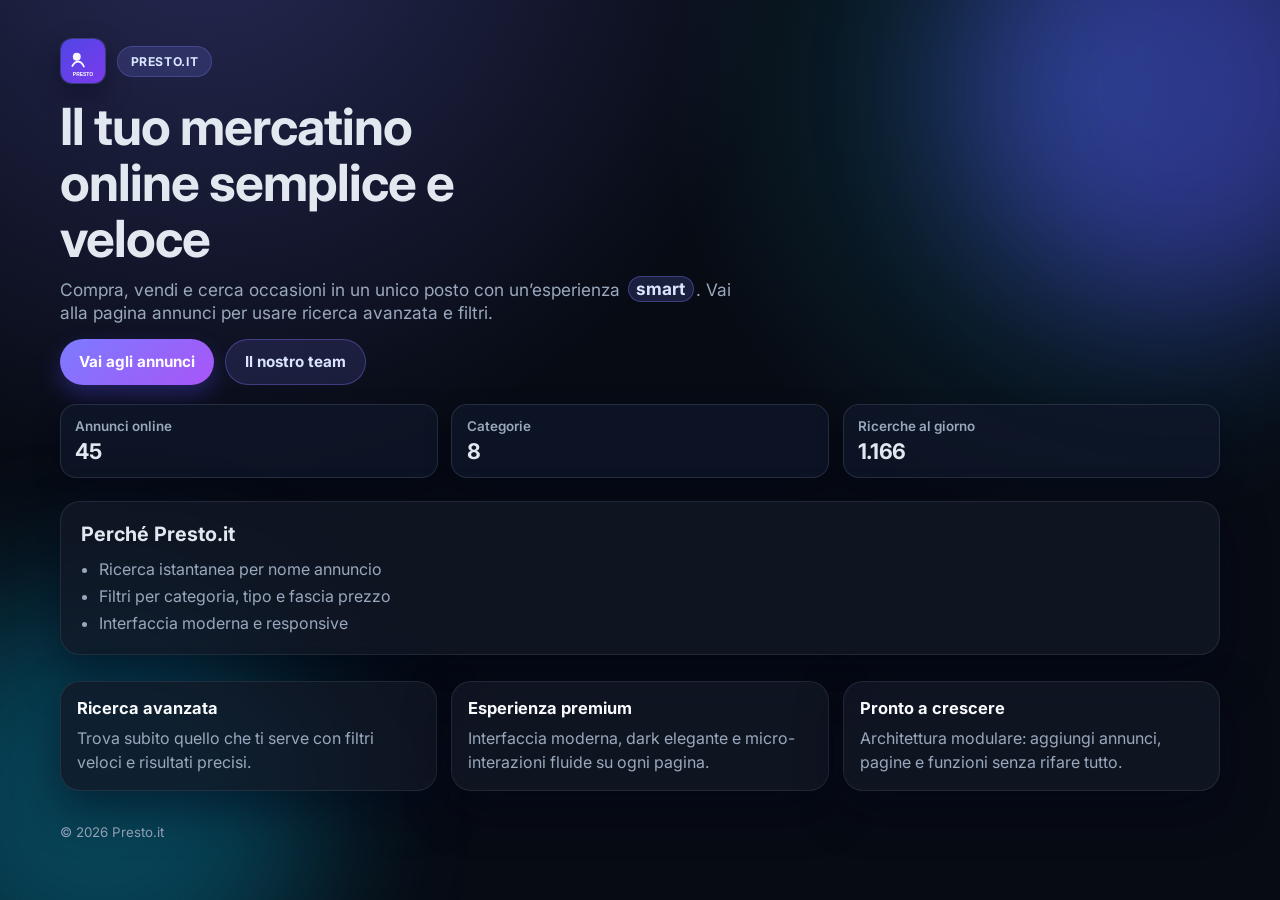
==== index.html @ ed04b476 "first commit" ====
<!DOCTYPE html>
<html lang="it">
  <head>
    <meta charset="UTF-8" />
    <meta name="viewport" content="width=device-width, initial-scale=1.0" />
    <title>Presto.it - Home</title>
    <link rel="preconnect" href="https://fonts.googleapis.com" />
    <link rel="preconnect" href="https://fonts.gstatic.com" crossorigin />
    <link
      href="https://fonts.googleapis.com/css2?family=Inter:wght@400;500;600;700;800&display=swap"
      rel="stylesheet"
    />
    <link rel="stylesheet" href="style.css" />
  </head>
  <body class="page-home dark-theme">
    <div class="bg-blur bg-blur-top"></div>
    <div class="bg-blur bg-blur-bottom"></div>

    <header class="hero container">
      <div class="hero-layout reveal is-visible">
        <div class="hero-copy">
          <div class="brand-row">
            <img
              class="brand-logo"
              src="media/logo.svg"
              alt="Logo Presto.it"
              onerror="this.src='media/logo.svg'"
            />
            <p class="badge">Presto.it</p>
          </div>
          <h1>Il tuo mercatino online semplice e veloce</h1>
          <p class="subtitle">
            Compra, vendi e cerca occasioni in un unico posto con un’esperienza
            <span id="rotatingWord" class="rotating-word">smart</span>. Vai alla pagina annunci
            per usare ricerca avanzata e filtri.
          </p>
          <div class="home-actions">
            <a class="btn btn-secondary" href="annunci.html">Vai agli annunci</a>
            <a class="btn btn-ghost" href="team.html">Il nostro team</a>
          </div>
        </div>
      </div>

      <section class="home-kpis reveal" aria-label="Indicatori principali">
        <article class="kpi-card">
          <span>Annunci online</span>
          <strong id="kpiTotal" class="kpi-value" data-count="0">0</strong>
        </article>
        <article class="kpi-card">
          <span>Categorie</span>
          <strong id="kpiCategories" class="kpi-value" data-count="0">0</strong>
        </article>
        <article class="kpi-card">
          <span>Ricerche al giorno</span>
          <strong class="kpi-value" data-count="1200">0</strong>
        </article>
      </section>
    </header>

    <main class="container">
      <section class="panel home-panel reveal">
        <h2>Perché Presto.it</h2>
        <ul>
          <li>Ricerca istantanea per nome annuncio</li>
          <li>Filtri per categoria, tipo e fascia prezzo</li>
          <li>Interfaccia moderna e responsive</li>
        </ul>
      </section>

      <section class="home-feature-grid reveal">
        <article class="panel feature-card">
          <h3>Ricerca avanzata</h3>
          <p>Trova subito quello che ti serve con filtri veloci e risultati precisi.</p>
        </article>
        <article class="panel feature-card">
          <h3>Esperienza premium</h3>
          <p>Interfaccia moderna, dark elegante e micro-interazioni fluide su ogni pagina.</p>
        </article>
        <article class="panel feature-card">
          <h3>Pronto a crescere</h3>
          <p>Architettura modulare: aggiungi annunci, pagine e funzioni senza rifare tutto.</p>
        </article>
      </section>

    </main>

    <footer class="container site-footer">
      <small>© <span id="year"></span> Presto.it</small>
    </footer>

    <script src="annunci-data.js"></script>
    <script src="main.js"></script>
  </body>
</html>
---- style.css ----
:root {
  --bg: #edf1ff;
  --surface: rgba(255, 255, 255, 0.74);
  --surface-strong: #ffffff;
  --text: #0f172a;
  --muted: #475569;
  --primary: #4f46e5;
  --primary-2: #9333ea;
  --primary-3: #06b6d4;
  --success: #0f766e;
  --danger: #9f1239;
  --ring: rgba(79, 70, 229, 0.18);
  --shadow: 0 14px 40px rgba(15, 23, 42, 0.12);
  --shadow-soft: 0 8px 24px rgba(15, 23, 42, 0.08);
}

* {
  box-sizing: border-box;
}

body {
  margin: 0;
  min-height: 100vh;
  font-family: "Inter", system-ui, -apple-system, sans-serif;
  color: var(--text);
  background:
    radial-gradient(circle at 18% -10%, rgba(79, 70, 229, 0.25), transparent 42%),
    radial-gradient(circle at 85% 8%, rgba(6, 182, 212, 0.2), transparent 35%),
    var(--bg);
  overflow-x: hidden;
  transition: background 260ms ease, color 260ms ease;
}

body,
.panel,
.card,
.card-image,
.team-card,
.badge,
.btn,
.btn-ghost,
.field input,
.field select,
.empty-state,
.stat-card,
.brand-logo,
.bg-blur {
  transition:
    background-color 260ms ease,
    background 260ms ease,
    color 260ms ease,
    border-color 260ms ease,
    box-shadow 260ms ease,
    opacity 260ms ease,
    filter 260ms ease,
    transform 220ms ease;
}

.container {
  width: min(1160px, calc(100% - 2rem));
  margin-inline: auto;
}

.bg-blur {
  position: fixed;
  width: 440px;
  height: 440px;
  border-radius: 999px;
  filter: blur(76px);
  z-index: -1;
  opacity: 0.42;
}

.bg-blur-top {
  top: -130px;
  right: -120px;
  background: #8b5cf6;
}

.bg-blur-bottom {
  bottom: -130px;
  left: -120px;
  background: #2563eb;
}

.hero {
  padding-top: 2.4rem;
  padding-bottom: 1.4rem;
}

.hero-layout {
  display: grid;
  grid-template-columns: 1fr;
  gap: 1rem;
  align-items: stretch;
}

.hero-copy {
  display: flex;
  flex-direction: column;
  justify-content: center;
}

.brand-row {
  display: flex;
  align-items: center;
  gap: 0.7rem;
}

.brand-logo {
  width: 46px;
  height: 46px;
  object-fit: cover;
  border-radius: 12px;
  border: 1px solid rgba(79, 70, 229, 0.25);
  background: #ffffff;
  box-shadow: var(--shadow-soft);
}

.badge {
  display: inline-block;
  margin: 0;
  padding: 0.42rem 0.78rem;
  border-radius: 999px;
  font-size: 0.76rem;
  font-weight: 700;
  letter-spacing: 0.05em;
  text-transform: uppercase;
  color: #312e81;
  background: rgba(79, 70, 229, 0.14);
  border: 1px solid rgba(79, 70, 229, 0.2);
}

h1 {
  margin: 0.84rem 0 0.56rem;
  line-height: 1.1;
  letter-spacing: -0.02em;
  font-size: clamp(1.9rem, 3.2vw, 3rem);
}

.subtitle {
  margin: 0;
  color: var(--muted);
  max-width: 760px;
  font-size: 1.02rem;
}

.rotating-word {
  display: inline-block;
  margin-inline: 0.16rem;
  padding: 0.1rem 0.48rem;
  border-radius: 999px;
  background: rgba(79, 70, 229, 0.14);
  color: var(--primary);
  font-weight: 700;
  border: 1px solid rgba(79, 70, 229, 0.2);
  animation: pulse-word 2.2s ease-in-out infinite;
}

.home-kpis {
  margin-top: 1.2rem;
  display: grid;
  gap: 0.86rem;
  grid-template-columns: repeat(3, minmax(0, 1fr));
}

.kpi-card {
  background: rgba(255, 255, 255, 0.78);
  border: 1px solid rgba(255, 255, 255, 0.92);
  border-radius: 16px;
  padding: 0.82rem 0.9rem;
  box-shadow: var(--shadow-soft);
}

.kpi-card span {
  display: block;
  color: var(--muted);
  font-size: 0.84rem;
  font-weight: 600;
}

.kpi-card strong {
  display: block;
  margin-top: 0.26rem;
  font-size: 1.35rem;
  letter-spacing: -0.02em;
}

.reveal {
  opacity: 0;
  transform: translateY(14px);
}

.reveal.is-visible {
  opacity: 1;
  transform: translateY(0);
  transition: opacity 520ms ease, transform 520ms ease;
}

.panel {
  background: var(--surface);
  border: 1px solid rgba(255, 255, 255, 0.82);
  backdrop-filter: blur(14px) saturate(1.15);
  border-radius: 20px;
  box-shadow: var(--shadow);
}

.filters-panel {
  padding: 1.1rem;
}

.filters-grid {
  display: grid;
  grid-template-columns: repeat(3, minmax(0, 1fr));
  gap: 0.92rem;
}

.field {
  display: flex;
  flex-direction: column;
  gap: 0.32rem;
}

.field span {
  font-size: 0.82rem;
  color: var(--muted);
  font-weight: 700;
  text-transform: uppercase;
  letter-spacing: 0.04em;
}

.field input,
.field select {
  border: 1px solid #d7def2;
  background: rgba(255, 255, 255, 0.88);
  border-radius: 12px;
  padding: 0.72rem 0.8rem;
  font: inherit;
  color: var(--text);
  outline: none;
  transition: border-color 0.2s ease, box-shadow 0.2s ease, background 0.2s ease;
}

.field input:focus,
.field select:focus {
  border-color: var(--primary);
  box-shadow: 0 0 0 4px var(--ring);
  background: #fff;
}

.actions-row {
  margin-top: 1rem;
  display: flex;
  justify-content: space-between;
  align-items: center;
  gap: 0.8rem;
  flex-wrap: wrap;
}

.btn {
  border: none;
  border-radius: 999px;
  padding: 0.68rem 1.05rem;
  font-weight: 700;
  cursor: pointer;
  transition: transform 0.18s ease, box-shadow 0.24s ease, filter 0.2s ease;
}

.btn:hover {
  transform: translateY(-2px);
  filter: saturate(1.05);
}

.btn-secondary {
  background: linear-gradient(140deg, var(--primary), var(--primary-2));
  color: #fff;
  box-shadow: 0 10px 22px rgba(79, 70, 229, 0.34);
}

.btn-ghost {
  background: rgba(79, 70, 229, 0.08);
  color: var(--primary);
  text-decoration: none;
  border: 1px solid rgba(79, 70, 229, 0.2);
}

.home-actions {
  margin-top: 1rem;
  display: flex;
  gap: 0.7rem;
  flex-wrap: wrap;
}

.home-actions .btn {
  text-decoration: none;
  display: inline-flex;
  align-items: center;
}

.page-home .home-actions .btn {
  padding: 0.78rem 1.18rem;
  font-size: 0.95rem;
}

.home-panel {
  padding: 1.28rem;
  margin-bottom: 1.6rem;
}

.home-panel h2 {
  margin: 0 0 0.8rem;
  font-size: 1.24rem;
}

.page-home h1 {
  font-size: clamp(2.2rem, 4vw, 3.7rem);
  max-width: 14ch;
}

.page-home .subtitle {
  font-size: 1.08rem;
  max-width: 62ch;
}

.home-feature-grid {
  margin-bottom: 1.9rem;
  display: grid;
  gap: 0.9rem;
  grid-template-columns: repeat(3, minmax(0, 1fr));
}

.feature-card {
  padding: 1rem;
}

.feature-card h3 {
  margin: 0;
  font-size: 1.03rem;
}

.feature-card p {
  margin: 0.5rem 0 0;
  color: var(--muted);
  line-height: 1.5;
}

.home-panel ul {
  margin: 0;
  padding-left: 1.1rem;
  color: var(--muted);
  display: grid;
  gap: 0.45rem;
}

.site-footer {
  color: var(--muted);
  padding-bottom: 1.8rem;
}

.team-panel {
  padding: 1.2rem;
  margin-bottom: 1.6rem;
}

.team-panel h2 {
  margin: 0 0 0.9rem;
  font-size: 1.2rem;
}

.team-grid {
  display: grid;
  grid-template-columns: repeat(auto-fill, minmax(140px, 1fr));
  gap: 0.8rem;
}

.team-card {
  background: rgba(255, 255, 255, 0.92);
  border: 1px solid #e4e9f8;
  border-radius: 16px;
  padding: 0.65rem;
  text-align: center;
  box-shadow: var(--shadow-soft);
  transition: transform 0.22s ease, box-shadow 0.22s ease;
}

.team-card:hover {
  transform: translateY(-3px);
  box-shadow: var(--shadow);
}

.team-card img {
  width: 100%;
  aspect-ratio: 1 / 1;
  object-fit: cover;
  border-radius: 10px;
  margin-bottom: 0.5rem;
}

.team-card span {
  font-weight: 700;
  color: var(--text);
  font-size: 0.9rem;
}

.team-card p {
  margin: 0.35rem 0 0;
  font-size: 0.82rem;
  color: var(--muted);
}

.team-grid-large {
  grid-template-columns: repeat(auto-fill, minmax(190px, 1fr));
}

.page-team .team-card {
  padding: 0.75rem;
}

.page-team .team-grid-large {
  grid-template-columns: repeat(auto-fit, minmax(240px, 1fr));
  gap: 1rem;
}

.page-team .team-card-modern {
  position: relative;
  overflow: hidden;
  padding: 0;
  text-align: left;
  border-radius: 20px;
  border: 1px solid rgba(148, 163, 184, 0.24);
  background: linear-gradient(180deg, rgba(15, 23, 42, 0.92), rgba(15, 23, 42, 0.84));
  box-shadow: 0 16px 34px rgba(2, 6, 23, 0.35);
  transform-style: preserve-3d;
  animation: team-card-in 560ms ease both;
  animation-delay: var(--delay, 0ms);
}

.page-team .team-card-modern::before {
  content: "";
  position: absolute;
  inset: -40% 40% auto -10%;
  height: 160px;
  background: radial-gradient(circle, rgba(124, 123, 255, 0.4) 0%, rgba(124, 123, 255, 0) 72%);
  pointer-events: none;
}

.page-team .team-cover {
  position: relative;
  padding: 0.75rem;
}

.page-team .team-cover img {
  width: 100%;
  aspect-ratio: 4 / 3;
  border-radius: 14px;
  object-fit: cover;
  margin: 0;
  border: 1px solid rgba(148, 163, 184, 0.24);
}

.page-team .team-status {
  position: absolute;
  left: 1.15rem;
  bottom: 1.15rem;
  padding: 0.22rem 0.55rem;
  border-radius: 999px;
  font-size: 0.7rem;
  font-weight: 700;
  text-transform: uppercase;
  letter-spacing: 0.04em;
  color: #d1fae5;
  background: rgba(5, 150, 105, 0.24);
  border: 1px solid rgba(52, 211, 153, 0.4);
}

.page-team .team-content {
  padding: 0.15rem 0.85rem 0.9rem;
}

.page-team .team-name {
  margin: 0;
  font-size: 1.05rem;
  color: #f8fafc;
}

.page-team .team-role {
  margin: 0.3rem 0 0;
  font-size: 0.86rem;
  color: #a5b4fc;
  font-weight: 600;
}

.page-team .team-skills {
  margin-top: 0.72rem;
  display: flex;
  flex-wrap: wrap;
  gap: 0.4rem;
}

.page-team .team-skills span {
  display: inline-flex;
  align-items: center;
  border-radius: 999px;
  font-size: 0.72rem;
  padding: 0.24rem 0.54rem;
  background: rgba(124, 123, 255, 0.18);
  border: 1px solid rgba(124, 123, 255, 0.32);
  color: #e0e7ff;
}

.page-team .team-card-modern:hover {
  transform: translateY(-6px) scale(1.01);
  box-shadow: 0 22px 44px rgba(2, 6, 23, 0.48);
}

.results-summary {
  color: var(--muted);
  font-size: 0.9rem;
  font-weight: 600;
}

.listings-head h2 {
  margin: 1.1rem 0 0.2rem;
  font-size: 1.16rem;
  letter-spacing: -0.01em;
}

.stats-row {
  margin-top: 1.08rem;
  display: grid;
  grid-template-columns: repeat(3, minmax(0, 1fr));
  gap: 0.92rem;
}

.stat-card {
  padding: 1rem;
  position: relative;
  overflow: hidden;
}

.stat-card::before {
  content: "";
  position: absolute;
  inset: 0 auto auto 0;
  width: 100%;
  height: 4px;
  background: linear-gradient(90deg, var(--primary), var(--primary-2), var(--primary-3));
}

.stat-card span {
  color: var(--muted);
  font-weight: 600;
  font-size: 0.9rem;
}

.stat-card strong {
  display: block;
  margin-top: 0.28rem;
  font-size: 1.4rem;
}

.cards-grid {
  margin: 1rem 0 2.2rem;
  display: grid;
  gap: 1rem;
  grid-template-columns: repeat(auto-fill, minmax(250px, 1fr));
}

.card {
  padding: 0.96rem;
  border-radius: 18px;
  background: linear-gradient(180deg, rgba(255, 255, 255, 0.97), rgba(255, 255, 255, 0.9));
  border: 1px solid #dfe6fb;
  box-shadow: 0 10px 26px rgba(17, 24, 39, 0.08);
  display: grid;
  gap: 0.62rem;
  transition: transform 0.24s ease, box-shadow 0.24s ease, border-color 0.24s ease;
  animation: card-in 0.36s ease both;
}

.card:hover {
  transform: translateY(-5px);
  box-shadow: 0 16px 36px rgba(17, 24, 39, 0.14);
  border-color: #cfd8fb;
}

.card-image {
  width: 100%;
  height: 138px;
  object-fit: cover;
  border-radius: 14px;
  border: 1px solid #e4e9f8;
  transition: transform 0.34s ease;
}

.card:hover .card-image {
  transform: scale(1.02);
}

.card-top {
  display: flex;
  justify-content: space-between;
  align-items: flex-start;
  gap: 0.7rem;
}

.card h3 {
  margin: 0;
  font-size: 1.02rem;
}

.tag {
  font-size: 0.72rem;
  padding: 0.28rem 0.52rem;
  border-radius: 999px;
  font-weight: 700;
  text-transform: uppercase;
  letter-spacing: 0.03em;
  white-space: nowrap;
}

.tag-sell {
  color: var(--success);
  background: rgba(15, 118, 110, 0.16);
}

.tag-search {
  color: var(--danger);
  background: rgba(159, 18, 57, 0.14);
}

.card-meta {
  display: flex;
  justify-content: space-between;
  align-items: center;
  color: var(--muted);
  font-size: 0.87rem;
}

.price {
  font-weight: 800;
  font-size: 1.08rem;
  color: var(--text);
}

.empty-state {
  margin: 0.9rem 0 2.2rem;
  padding: 1.26rem;
  border-radius: 14px;
  background: rgba(255, 255, 255, 0.84);
  color: var(--muted);
  text-align: center;
  border: 1px dashed #aebadf;
}

.hidden {
  display: none;
}

body.dark-theme {
  --bg: #070b14;
  --surface: rgba(18, 24, 38, 0.78);
  --surface-strong: #121a2a;
  --text: #e2e8f0;
  --muted: #9aa8bd;
  --primary: #7c7bff;
  --primary-2: #a855f7;
  --primary-3: #22d3ee;
  --success: #34d399;
  --danger: #fb7185;
  --ring: rgba(124, 123, 255, 0.24);
  --shadow: 0 18px 44px rgba(2, 6, 23, 0.5);
  --shadow-soft: 0 10px 26px rgba(2, 6, 23, 0.38);
}

body.dark-theme {
  background:
    radial-gradient(circle at 16% -12%, rgba(124, 123, 255, 0.28), transparent 40%),
    radial-gradient(circle at 86% 10%, rgba(34, 211, 238, 0.2), transparent 32%),
    var(--bg);
}

body.dark-theme .bg-blur-top {
  background: #5b4dff;
}

body.dark-theme .bg-blur-bottom {
  background: #0891b2;
}

body.dark-theme .badge {
  color: #dbe5ff;
  background: rgba(124, 123, 255, 0.18);
  border-color: rgba(124, 123, 255, 0.28);
}

body.dark-theme .rotating-word {
  color: #dbe5ff;
  background: rgba(124, 123, 255, 0.18);
  border-color: rgba(124, 123, 255, 0.36);
}

body.dark-theme .kpi-card {
  background: rgba(15, 23, 42, 0.74);
  border-color: rgba(148, 163, 184, 0.18);
}

body.dark-theme .brand-logo {
  background: #0f172a;
  border-color: rgba(124, 123, 255, 0.38);
}

body.dark-theme .panel {
  border-color: rgba(148, 163, 184, 0.14);
}

body.dark-theme .field input,
body.dark-theme .field select {
  background: rgba(15, 23, 42, 0.72);
  border-color: rgba(148, 163, 184, 0.28);
  color: var(--text);
}

body.dark-theme .field input:focus,
body.dark-theme .field select:focus {
  background: rgba(15, 23, 42, 0.92);
}

body.dark-theme .btn-ghost {
  background: rgba(124, 123, 255, 0.14);
  color: #dbe5ff;
  border-color: rgba(124, 123, 255, 0.36);
}

body.dark-theme .team-card {
  background: rgba(15, 23, 42, 0.72);
  border-color: rgba(148, 163, 184, 0.18);
}

body.dark-theme .feature-card h3 {
  color: #f8fafc;
}

body.dark-theme .card {
  background: linear-gradient(180deg, rgba(18, 26, 42, 0.98), rgba(18, 26, 42, 0.88));
  border-color: rgba(148, 163, 184, 0.2);
}

body.dark-theme .card-image {
  border-color: rgba(148, 163, 184, 0.26);
}

body.dark-theme .price,
body.dark-theme .card h3,
body.dark-theme .team-card span,
body.dark-theme .listings-head h2 {
  color: #f8fafc;
}

body.dark-theme .tag-sell {
  color: #6ee7b7;
  background: rgba(16, 185, 129, 0.2);
}

body.dark-theme .tag-search {
  color: #fda4af;
  background: rgba(244, 63, 94, 0.2);
}

body.dark-theme .empty-state {
  background: rgba(15, 23, 42, 0.74);
  border-color: rgba(124, 123, 255, 0.35);
}

@keyframes card-in {
  from {
    opacity: 0;
    transform: translateY(8px);
  }

  to {
    opacity: 1;
    transform: translateY(0);
  }
}

@keyframes pulse-word {
  0%,
  100% {
    transform: translateY(0);
  }

  50% {
    transform: translateY(-1px);
  }
}

@keyframes team-card-in {
  from {
    opacity: 0;
    transform: translateY(18px) scale(0.98);
  }

  to {
    opacity: 1;
    transform: translateY(0) scale(1);
  }
}

@media (max-width: 920px) {
  .filters-grid {
    grid-template-columns: repeat(2, minmax(0, 1fr));
  }

  .home-feature-grid {
    grid-template-columns: 1fr;
  }

  .cards-grid {
    grid-template-columns: repeat(auto-fill, minmax(220px, 1fr));
  }

  .home-kpis {
    grid-template-columns: 1fr;
  }
}

@media (max-width: 640px) {
  .container {
    width: min(1100px, calc(100% - 1rem));
  }

  .hero {
    padding-top: 1.2rem;
  }

  .filters-grid,
  .stats-row {
    grid-template-columns: 1fr;
  }

}
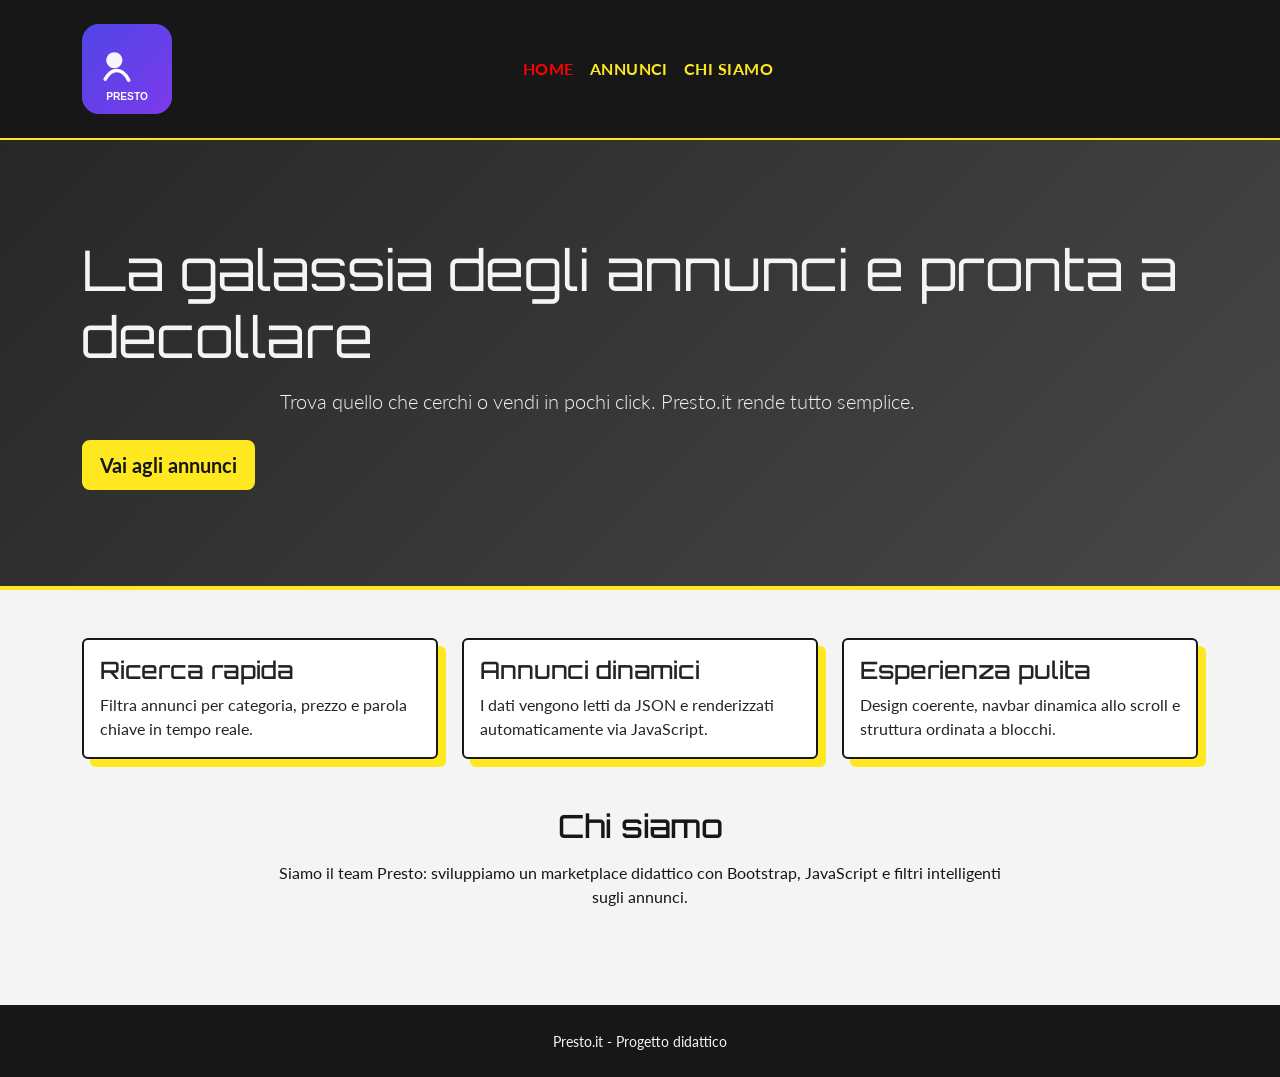
==== commit 573797ed: "Correzione" ====
--- a/index.html
+++ b/index.html
@@ -1,94 +1,90 @@
-<!DOCTYPE html>
+<!doctype html>
 <html lang="it">
   <head>
-    <meta charset="UTF-8" />
-    <meta name="viewport" content="width=device-width, initial-scale=1.0" />
+    <meta charset="utf-8" />
+    <meta name="viewport" content="width=device-width, initial-scale=1" />
     <title>Presto.it - Home</title>
     <link rel="preconnect" href="https://fonts.googleapis.com" />
     <link rel="preconnect" href="https://fonts.gstatic.com" crossorigin />
-    <link
-      href="https://fonts.googleapis.com/css2?family=Inter:wght@400;500;600;700;800&display=swap"
-      rel="stylesheet"
-    />
-    <link rel="stylesheet" href="style.css" />
+    <link href="https://fonts.googleapis.com/css2?family=Lato:wght@300;400;700;900&family=Orbitron:wght@500;700&display=swap" rel="stylesheet" />
+    <link href="https://cdn.jsdelivr.net/npm/bootstrap@5.3.3/dist/css/bootstrap.min.css" rel="stylesheet" integrity="sha384-QWTKZyjpPEjISv5WaRU9OFeRpok6YctnYmDr5pNlyT2bRjXh0JMhjY6hW+ALEwIH" crossorigin="anonymous" />
+    <link rel="stylesheet" href="./style.css" />
   </head>
-  <body class="page-home dark-theme">
-    <div class="bg-blur bg-blur-top"></div>
-    <div class="bg-blur bg-blur-bottom"></div>
+  <body>
+    <nav id="navbar" class="navbar navbar-expand-lg bg-black fixed-top">
+      <div class="container">
+        <a class="navbar-brand" href="./index.html">
+          <img src="./media/logo.svg" alt="Logo Presto" class="logo-navbar" />
+        </a>
 
-    <header class="hero container">
-      <div class="hero-layout reveal is-visible">
-        <div class="hero-copy">
-          <div class="brand-row">
-            <img
-              class="brand-logo"
-              src="media/logo.svg"
-              alt="Logo Presto.it"
-              onerror="this.src='media/logo.svg'"
-            />
-            <p class="badge">Presto.it</p>
+        <button class="navbar-toggler" type="button" data-bs-toggle="collapse" data-bs-target="#mainNavbar" aria-controls="mainNavbar" aria-expanded="false" aria-label="Apri menu">
+          <span class="navbar-toggler-icon"></span>
+        </button>
+
+        <div class="collapse navbar-collapse" id="mainNavbar">
+          <ul class="navbar-nav mx-auto mb-2 mb-lg-0">
+            <li class="nav-item"><a class="nav-link active" href="./index.html">Home</a></li>
+            <li class="nav-item"><a class="nav-link" href="./annunci.html">Annunci</a></li>
+            <li class="nav-item"><a class="nav-link" href="#chi-siamo">Chi siamo</a></li>
+          </ul>
+          <div class="logo-spacer"></div>
+        </div>
+      </div>
+    </nav>
+
+    <header class="hero-home d-flex align-items-center">
+      <div class="container text-center text-md-start">
+        <h1 class="display-4 mb-3">La galassia degli annunci e pronta a decollare</h1>
+        <p class="lead mb-4">Trova quello che cerchi o vendi in pochi click. Presto.it rende tutto semplice.</p>
+        <a class="btn btn-yellow btn-lg" href="./annunci.html">Vai agli annunci</a>
+      </div>
+    </header>
+
+    <main class="py-5">
+      <section class="container">
+        <div class="row g-4">
+          <div class="col-12 col-md-4">
+            <article class="card card-custom h-100">
+              <div class="card-body">
+                <h2 class="h4">Ricerca rapida</h2>
+                <p class="mb-0">Filtra annunci per categoria, prezzo e parola chiave in tempo reale.</p>
+              </div>
+            </article>
           </div>
-          <h1>Il tuo mercatino online semplice e veloce</h1>
-          <p class="subtitle">
-            Compra, vendi e cerca occasioni in un unico posto con un’esperienza
-            <span id="rotatingWord" class="rotating-word">smart</span>. Vai alla pagina annunci
-            per usare ricerca avanzata e filtri.
-          </p>
-          <div class="home-actions">
-            <a class="btn btn-secondary" href="annunci.html">Vai agli annunci</a>
-            <a class="btn btn-ghost" href="team.html">Il nostro team</a>
+          <div class="col-12 col-md-4">
+            <article class="card card-custom h-100">
+              <div class="card-body">
+                <h2 class="h4">Annunci dinamici</h2>
+                <p class="mb-0">I dati vengono letti da JSON e renderizzati automaticamente via JavaScript.</p>
+              </div>
+            </article>
+          </div>
+          <div class="col-12 col-md-4">
+            <article class="card card-custom h-100">
+              <div class="card-body">
+                <h2 class="h4">Esperienza pulita</h2>
+                <p class="mb-0">Design coerente, navbar dinamica allo scroll e struttura ordinata a blocchi.</p>
+              </div>
+            </article>
           </div>
         </div>
-      </div>
-
-      <section class="home-kpis reveal" aria-label="Indicatori principali">
-        <article class="kpi-card">
-          <span>Annunci online</span>
-          <strong id="kpiTotal" class="kpi-value" data-count="0">0</strong>
-        </article>
-        <article class="kpi-card">
-          <span>Categorie</span>
-          <strong id="kpiCategories" class="kpi-value" data-count="0">0</strong>
-        </article>
-        <article class="kpi-card">
-          <span>Ricerche al giorno</span>
-          <strong class="kpi-value" data-count="1200">0</strong>
-        </article>
-      </section>
-    </header>
-
-    <main class="container">
-      <section class="panel home-panel reveal">
-        <h2>Perché Presto.it</h2>
-        <ul>
-          <li>Ricerca istantanea per nome annuncio</li>
-          <li>Filtri per categoria, tipo e fascia prezzo</li>
-          <li>Interfaccia moderna e responsive</li>
-        </ul>
       </section>
 
-      <section class="home-feature-grid reveal">
-        <article class="panel feature-card">
-          <h3>Ricerca avanzata</h3>
-          <p>Trova subito quello che ti serve con filtri veloci e risultati precisi.</p>
-        </article>
-        <article class="panel feature-card">
-          <h3>Esperienza premium</h3>
-          <p>Interfaccia moderna, dark elegante e micro-interazioni fluide su ogni pagina.</p>
-        </article>
-        <article class="panel feature-card">
-          <h3>Pronto a crescere</h3>
-          <p>Architettura modulare: aggiungi annunci, pagine e funzioni senza rifare tutto.</p>
-        </article>
+      <section id="chi-siamo" class="container py-5">
+        <div class="row justify-content-center">
+          <div class="col-12 col-lg-8 text-center">
+            <h2 class="mb-3">Chi siamo</h2>
+            <p class="mb-0">Siamo il team Presto: sviluppiamo un marketplace didattico con Bootstrap, JavaScript e filtri intelligenti sugli annunci.</p>
+          </div>
+        </div>
       </section>
-
     </main>
 
-    <footer class="container site-footer">
-      <small>© <span id="year"></span> Presto.it</small>
+    <footer class="py-4 bg-black text-center text-white">
+      <small>Presto.it - Progetto didattico</small>
     </footer>
 
-    <script src="annunci-data.js"></script>
-    <script src="main.js"></script>
+    <script src="https://cdn.jsdelivr.net/npm/bootstrap@5.3.3/dist/js/bootstrap.bundle.min.js" integrity="sha384-YvpcrYf0tY3lHB60NNkmXc5s9fDVZLESaAA55NDzOxhy9GkcIdslK1eN7N6jIeHz" crossorigin="anonymous"></script>
+    <script src="./main.js"></script>
   </body>
 </html>
--- a/style.css
+++ b/style.css
@@ -1,842 +1,210 @@
 :root {
-  --bg: #edf1ff;
-  --surface: rgba(255, 255, 255, 0.74);
-  --surface-strong: #ffffff;
-  --text: #0f172a;
-  --muted: #475569;
-  --primary: #4f46e5;
-  --primary-2: #9333ea;
-  --primary-3: #06b6d4;
-  --success: #0f766e;
-  --danger: #9f1239;
-  --ring: rgba(79, 70, 229, 0.18);
-  --shadow: 0 14px 40px rgba(15, 23, 42, 0.12);
-  --shadow-soft: 0 8px 24px rgba(15, 23, 42, 0.08);
+  --yellow: rgb(255, 232, 31);
+  --black: rgb(23, 23, 23);
+  --white: rgb(244, 244, 244);
+  --red: red;
 }
 
 * {
-  box-sizing: border-box;
+  font-family: "Lato", sans-serif;
+}
+
+h1,
+h2,
+h3,
+h4,
+.h1,
+.h2,
+.h3,
+.h4 {
+  font-family: "Orbitron", sans-serif;
 }
 
 body {
-  margin: 0;
-  min-height: 100vh;
-  font-family: "Inter", system-ui, -apple-system, sans-serif;
-  color: var(--text);
-  background:
-    radial-gradient(circle at 18% -10%, rgba(79, 70, 229, 0.25), transparent 42%),
-    radial-gradient(circle at 85% 8%, rgba(6, 182, 212, 0.2), transparent 35%),
-    var(--bg);
-  overflow-x: hidden;
-  transition: background 260ms ease, color 260ms ease;
-}
-
-body,
-.panel,
-.card,
-.card-image,
-.team-card,
-.badge,
-.btn,
-.btn-ghost,
-.field input,
-.field select,
-.empty-state,
-.stat-card,
-.brand-logo,
-.bg-blur {
-  transition:
-    background-color 260ms ease,
-    background 260ms ease,
-    color 260ms ease,
-    border-color 260ms ease,
-    box-shadow 260ms ease,
-    opacity 260ms ease,
-    filter 260ms ease,
-    transform 220ms ease;
-}
-
-.container {
-  width: min(1160px, calc(100% - 2rem));
+  background-color: var(--white);
+  color: var(--black);
+  padding-top: 140px;
+}
+
+.bg-yellow {
+  background-color: var(--yellow) !important;
+}
+
+.bg-black {
+  background-color: var(--black) !important;
+}
+
+.bg-white {
+  background-color: var(--white) !important;
+}
+
+.text-yellow {
+  color: var(--yellow) !important;
+}
+
+.text-black {
+  color: var(--black) !important;
+}
+
+.text-white {
+  color: var(--white) !important;
+}
+
+.navbar {
+  height: 140px;
+  transition: 0.4s;
+  border-bottom: 2px solid var(--yellow);
+}
+
+.logo-navbar {
+  width: 90px;
+  height: 90px;
+  object-fit: contain;
+}
+
+.logo-spacer {
+  width: 90px;
+  height: 90px;
+}
+
+.nav-link {
+  color: var(--yellow);
+  font-weight: 700;
+  letter-spacing: 0.03em;
+  text-transform: uppercase;
+}
+
+.nav-link:hover,
+.nav-link.active {
+  color: var(--red) !important;
+}
+
+.navbar.bg-yellow .nav-link {
+  color: var(--black);
+}
+
+.navbar-toggler {
+  border-color: var(--yellow);
+}
+
+.navbar-toggler:focus {
+  box-shadow: 0 0 0 0.2rem rgba(255, 232, 31, 0.35);
+}
+
+.navbar-toggler-icon {
+  filter: invert(1);
+}
+
+.navbar.bg-yellow .navbar-toggler-icon {
+  filter: invert(0);
+}
+
+.hero-home,
+.hero-annunci {
+  min-height: 50vh;
+  background: linear-gradient(135deg, rgba(23, 23, 23, 0.93), rgba(23, 23, 23, 0.78));
+  color: var(--white);
+  border-bottom: 4px solid var(--yellow);
+}
+
+.hero-home .lead,
+.hero-annunci p {
+  max-width: 720px;
   margin-inline: auto;
 }
 
-.bg-blur {
-  position: fixed;
-  width: 440px;
-  height: 440px;
-  border-radius: 999px;
-  filter: blur(76px);
-  z-index: -1;
-  opacity: 0.42;
-}
-
-.bg-blur-top {
-  top: -130px;
-  right: -120px;
-  background: #8b5cf6;
-}
-
-.bg-blur-bottom {
-  bottom: -130px;
-  left: -120px;
-  background: #2563eb;
-}
-
-.hero {
-  padding-top: 2.4rem;
-  padding-bottom: 1.4rem;
-}
-
-.hero-layout {
-  display: grid;
-  grid-template-columns: 1fr;
-  gap: 1rem;
-  align-items: stretch;
-}
-
-.hero-copy {
-  display: flex;
-  flex-direction: column;
-  justify-content: center;
-}
-
-.brand-row {
-  display: flex;
-  align-items: center;
-  gap: 0.7rem;
-}
-
-.brand-logo {
-  width: 46px;
-  height: 46px;
-  object-fit: cover;
-  border-radius: 12px;
-  border: 1px solid rgba(79, 70, 229, 0.25);
-  background: #ffffff;
-  box-shadow: var(--shadow-soft);
-}
-
-.badge {
-  display: inline-block;
-  margin: 0;
-  padding: 0.42rem 0.78rem;
-  border-radius: 999px;
-  font-size: 0.76rem;
+.btn-yellow {
+  background-color: var(--yellow);
+  color: var(--black);
   font-weight: 700;
-  letter-spacing: 0.05em;
-  text-transform: uppercase;
-  color: #312e81;
-  background: rgba(79, 70, 229, 0.14);
-  border: 1px solid rgba(79, 70, 229, 0.2);
-}
-
-h1 {
-  margin: 0.84rem 0 0.56rem;
-  line-height: 1.1;
-  letter-spacing: -0.02em;
-  font-size: clamp(1.9rem, 3.2vw, 3rem);
-}
-
-.subtitle {
-  margin: 0;
-  color: var(--muted);
-  max-width: 760px;
-  font-size: 1.02rem;
-}
-
-.rotating-word {
-  display: inline-block;
-  margin-inline: 0.16rem;
-  padding: 0.1rem 0.48rem;
-  border-radius: 999px;
-  background: rgba(79, 70, 229, 0.14);
-  color: var(--primary);
-  font-weight: 700;
-  border: 1px solid rgba(79, 70, 229, 0.2);
-  animation: pulse-word 2.2s ease-in-out infinite;
-}
-
-.home-kpis {
-  margin-top: 1.2rem;
-  display: grid;
-  gap: 0.86rem;
-  grid-template-columns: repeat(3, minmax(0, 1fr));
-}
-
-.kpi-card {
-  background: rgba(255, 255, 255, 0.78);
-  border: 1px solid rgba(255, 255, 255, 0.92);
-  border-radius: 16px;
-  padding: 0.82rem 0.9rem;
-  box-shadow: var(--shadow-soft);
-}
-
-.kpi-card span {
-  display: block;
-  color: var(--muted);
-  font-size: 0.84rem;
-  font-weight: 600;
-}
-
-.kpi-card strong {
-  display: block;
-  margin-top: 0.26rem;
-  font-size: 1.35rem;
-  letter-spacing: -0.02em;
-}
-
-.reveal {
-  opacity: 0;
-  transform: translateY(14px);
-}
-
-.reveal.is-visible {
-  opacity: 1;
-  transform: translateY(0);
-  transition: opacity 520ms ease, transform 520ms ease;
-}
-
-.panel {
-  background: var(--surface);
-  border: 1px solid rgba(255, 255, 255, 0.82);
-  backdrop-filter: blur(14px) saturate(1.15);
-  border-radius: 20px;
-  box-shadow: var(--shadow);
-}
-
-.filters-panel {
-  padding: 1.1rem;
-}
-
-.filters-grid {
-  display: grid;
-  grid-template-columns: repeat(3, minmax(0, 1fr));
-  gap: 0.92rem;
-}
-
-.field {
-  display: flex;
-  flex-direction: column;
-  gap: 0.32rem;
-}
-
-.field span {
-  font-size: 0.82rem;
-  color: var(--muted);
-  font-weight: 700;
-  text-transform: uppercase;
-  letter-spacing: 0.04em;
-}
-
-.field input,
-.field select {
-  border: 1px solid #d7def2;
-  background: rgba(255, 255, 255, 0.88);
-  border-radius: 12px;
-  padding: 0.72rem 0.8rem;
-  font: inherit;
-  color: var(--text);
-  outline: none;
-  transition: border-color 0.2s ease, box-shadow 0.2s ease, background 0.2s ease;
-}
-
-.field input:focus,
-.field select:focus {
-  border-color: var(--primary);
-  box-shadow: 0 0 0 4px var(--ring);
+  border: 2px solid var(--yellow);
+}
+
+.btn-yellow:hover {
+  background-color: var(--black);
+  color: var(--yellow);
+  border-color: var(--yellow);
+}
+
+.card-custom {
+  border: 2px solid var(--black);
+  box-shadow: 8px 8px 0 var(--yellow);
+}
+
+.filter-box {
+  background-color: var(--white);
+  border: 2px solid var(--black);
+  padding: 1rem;
+  box-shadow: 6px 6px 0 var(--yellow);
+}
+
+.form-check-input:checked {
+  background-color: var(--yellow);
+  border-color: var(--black);
+}
+
+.form-range::-webkit-slider-thumb {
+  background: var(--yellow);
+}
+
+.form-range::-moz-range-thumb {
+  background: var(--yellow);
+}
+
+.announcement-card {
+  border: 2px solid var(--black);
   background: #fff;
-}
-
-.actions-row {
-  margin-top: 1rem;
-  display: flex;
-  justify-content: space-between;
-  align-items: center;
-  gap: 0.8rem;
-  flex-wrap: wrap;
-}
-
-.btn {
-  border: none;
-  border-radius: 999px;
-  padding: 0.68rem 1.05rem;
-  font-weight: 700;
-  cursor: pointer;
-  transition: transform 0.18s ease, box-shadow 0.24s ease, filter 0.2s ease;
-}
-
-.btn:hover {
-  transform: translateY(-2px);
-  filter: saturate(1.05);
-}
-
-.btn-secondary {
-  background: linear-gradient(140deg, var(--primary), var(--primary-2));
-  color: #fff;
-  box-shadow: 0 10px 22px rgba(79, 70, 229, 0.34);
-}
-
-.btn-ghost {
-  background: rgba(79, 70, 229, 0.08);
-  color: var(--primary);
-  text-decoration: none;
-  border: 1px solid rgba(79, 70, 229, 0.2);
-}
-
-.home-actions {
-  margin-top: 1rem;
-  display: flex;
-  gap: 0.7rem;
-  flex-wrap: wrap;
-}
-
-.home-actions .btn {
-  text-decoration: none;
-  display: inline-flex;
-  align-items: center;
-}
-
-.page-home .home-actions .btn {
-  padding: 0.78rem 1.18rem;
-  font-size: 0.95rem;
-}
-
-.home-panel {
-  padding: 1.28rem;
-  margin-bottom: 1.6rem;
-}
-
-.home-panel h2 {
-  margin: 0 0 0.8rem;
-  font-size: 1.24rem;
-}
-
-.page-home h1 {
-  font-size: clamp(2.2rem, 4vw, 3.7rem);
-  max-width: 14ch;
-}
-
-.page-home .subtitle {
-  font-size: 1.08rem;
-  max-width: 62ch;
-}
-
-.home-feature-grid {
-  margin-bottom: 1.9rem;
-  display: grid;
-  gap: 0.9rem;
-  grid-template-columns: repeat(3, minmax(0, 1fr));
-}
-
-.feature-card {
-  padding: 1rem;
-}
-
-.feature-card h3 {
-  margin: 0;
-  font-size: 1.03rem;
-}
-
-.feature-card p {
-  margin: 0.5rem 0 0;
-  color: var(--muted);
-  line-height: 1.5;
-}
-
-.home-panel ul {
-  margin: 0;
-  padding-left: 1.1rem;
-  color: var(--muted);
-  display: grid;
-  gap: 0.45rem;
-}
-
-.site-footer {
-  color: var(--muted);
-  padding-bottom: 1.8rem;
-}
-
-.team-panel {
-  padding: 1.2rem;
-  margin-bottom: 1.6rem;
-}
-
-.team-panel h2 {
-  margin: 0 0 0.9rem;
-  font-size: 1.2rem;
-}
-
-.team-grid {
-  display: grid;
-  grid-template-columns: repeat(auto-fill, minmax(140px, 1fr));
-  gap: 0.8rem;
-}
-
-.team-card {
-  background: rgba(255, 255, 255, 0.92);
-  border: 1px solid #e4e9f8;
-  border-radius: 16px;
-  padding: 0.65rem;
+  height: 100%;
+}
+
+.announcement-card .card-title {
+  color: var(--black);
+  font-size: 1.1rem;
+}
+
+.price-tag {
+  font-weight: 900;
+  color: var(--red);
+}
+
+.badge-category {
+  background-color: var(--black);
+  color: var(--yellow);
+}
+
+.badge-type {
+  background-color: var(--yellow);
+  color: var(--black);
+}
+
+.empty-state {
+  border: 2px dashed var(--black);
+  padding: 1.25rem;
   text-align: center;
-  box-shadow: var(--shadow-soft);
-  transition: transform 0.22s ease, box-shadow 0.22s ease;
-}
-
-.team-card:hover {
-  transform: translateY(-3px);
-  box-shadow: var(--shadow);
-}
-
-.team-card img {
-  width: 100%;
-  aspect-ratio: 1 / 1;
-  object-fit: cover;
-  border-radius: 10px;
-  margin-bottom: 0.5rem;
-}
-
-.team-card span {
-  font-weight: 700;
-  color: var(--text);
-  font-size: 0.9rem;
-}
-
-.team-card p {
-  margin: 0.35rem 0 0;
-  font-size: 0.82rem;
-  color: var(--muted);
-}
-
-.team-grid-large {
-  grid-template-columns: repeat(auto-fill, minmax(190px, 1fr));
-}
-
-.page-team .team-card {
-  padding: 0.75rem;
-}
-
-.page-team .team-grid-large {
-  grid-template-columns: repeat(auto-fit, minmax(240px, 1fr));
-  gap: 1rem;
-}
-
-.page-team .team-card-modern {
-  position: relative;
-  overflow: hidden;
-  padding: 0;
-  text-align: left;
-  border-radius: 20px;
-  border: 1px solid rgba(148, 163, 184, 0.24);
-  background: linear-gradient(180deg, rgba(15, 23, 42, 0.92), rgba(15, 23, 42, 0.84));
-  box-shadow: 0 16px 34px rgba(2, 6, 23, 0.35);
-  transform-style: preserve-3d;
-  animation: team-card-in 560ms ease both;
-  animation-delay: var(--delay, 0ms);
-}
-
-.page-team .team-card-modern::before {
-  content: "";
-  position: absolute;
-  inset: -40% 40% auto -10%;
-  height: 160px;
-  background: radial-gradient(circle, rgba(124, 123, 255, 0.4) 0%, rgba(124, 123, 255, 0) 72%);
-  pointer-events: none;
-}
-
-.page-team .team-cover {
-  position: relative;
-  padding: 0.75rem;
-}
-
-.page-team .team-cover img {
-  width: 100%;
-  aspect-ratio: 4 / 3;
-  border-radius: 14px;
-  object-fit: cover;
-  margin: 0;
-  border: 1px solid rgba(148, 163, 184, 0.24);
-}
-
-.page-team .team-status {
-  position: absolute;
-  left: 1.15rem;
-  bottom: 1.15rem;
-  padding: 0.22rem 0.55rem;
-  border-radius: 999px;
-  font-size: 0.7rem;
-  font-weight: 700;
-  text-transform: uppercase;
-  letter-spacing: 0.04em;
-  color: #d1fae5;
-  background: rgba(5, 150, 105, 0.24);
-  border: 1px solid rgba(52, 211, 153, 0.4);
-}
-
-.page-team .team-content {
-  padding: 0.15rem 0.85rem 0.9rem;
-}
-
-.page-team .team-name {
-  margin: 0;
-  font-size: 1.05rem;
-  color: #f8fafc;
-}
-
-.page-team .team-role {
-  margin: 0.3rem 0 0;
-  font-size: 0.86rem;
-  color: #a5b4fc;
-  font-weight: 600;
-}
-
-.page-team .team-skills {
-  margin-top: 0.72rem;
-  display: flex;
-  flex-wrap: wrap;
-  gap: 0.4rem;
-}
-
-.page-team .team-skills span {
-  display: inline-flex;
-  align-items: center;
-  border-radius: 999px;
-  font-size: 0.72rem;
-  padding: 0.24rem 0.54rem;
-  background: rgba(124, 123, 255, 0.18);
-  border: 1px solid rgba(124, 123, 255, 0.32);
-  color: #e0e7ff;
-}
-
-.page-team .team-card-modern:hover {
-  transform: translateY(-6px) scale(1.01);
-  box-shadow: 0 22px 44px rgba(2, 6, 23, 0.48);
-}
-
-.results-summary {
-  color: var(--muted);
-  font-size: 0.9rem;
-  font-weight: 600;
-}
-
-.listings-head h2 {
-  margin: 1.1rem 0 0.2rem;
-  font-size: 1.16rem;
-  letter-spacing: -0.01em;
-}
-
-.stats-row {
-  margin-top: 1.08rem;
-  display: grid;
-  grid-template-columns: repeat(3, minmax(0, 1fr));
-  gap: 0.92rem;
-}
-
-.stat-card {
-  padding: 1rem;
-  position: relative;
-  overflow: hidden;
-}
-
-.stat-card::before {
-  content: "";
-  position: absolute;
-  inset: 0 auto auto 0;
-  width: 100%;
-  height: 4px;
-  background: linear-gradient(90deg, var(--primary), var(--primary-2), var(--primary-3));
-}
-
-.stat-card span {
-  color: var(--muted);
-  font-weight: 600;
-  font-size: 0.9rem;
-}
-
-.stat-card strong {
-  display: block;
-  margin-top: 0.28rem;
-  font-size: 1.4rem;
-}
-
-.cards-grid {
-  margin: 1rem 0 2.2rem;
-  display: grid;
-  gap: 1rem;
-  grid-template-columns: repeat(auto-fill, minmax(250px, 1fr));
-}
-
-.card {
-  padding: 0.96rem;
-  border-radius: 18px;
-  background: linear-gradient(180deg, rgba(255, 255, 255, 0.97), rgba(255, 255, 255, 0.9));
-  border: 1px solid #dfe6fb;
-  box-shadow: 0 10px 26px rgba(17, 24, 39, 0.08);
-  display: grid;
-  gap: 0.62rem;
-  transition: transform 0.24s ease, box-shadow 0.24s ease, border-color 0.24s ease;
-  animation: card-in 0.36s ease both;
-}
-
-.card:hover {
-  transform: translateY(-5px);
-  box-shadow: 0 16px 36px rgba(17, 24, 39, 0.14);
-  border-color: #cfd8fb;
-}
-
-.card-image {
-  width: 100%;
-  height: 138px;
-  object-fit: cover;
-  border-radius: 14px;
-  border: 1px solid #e4e9f8;
-  transition: transform 0.34s ease;
-}
-
-.card:hover .card-image {
-  transform: scale(1.02);
-}
-
-.card-top {
-  display: flex;
-  justify-content: space-between;
-  align-items: flex-start;
-  gap: 0.7rem;
-}
-
-.card h3 {
-  margin: 0;
-  font-size: 1.02rem;
-}
-
-.tag {
-  font-size: 0.72rem;
-  padding: 0.28rem 0.52rem;
-  border-radius: 999px;
-  font-weight: 700;
-  text-transform: uppercase;
-  letter-spacing: 0.03em;
-  white-space: nowrap;
-}
-
-.tag-sell {
-  color: var(--success);
-  background: rgba(15, 118, 110, 0.16);
-}
-
-.tag-search {
-  color: var(--danger);
-  background: rgba(159, 18, 57, 0.14);
-}
-
-.card-meta {
-  display: flex;
-  justify-content: space-between;
-  align-items: center;
-  color: var(--muted);
-  font-size: 0.87rem;
-}
-
-.price {
-  font-weight: 800;
-  font-size: 1.08rem;
-  color: var(--text);
-}
-
-.empty-state {
-  margin: 0.9rem 0 2.2rem;
-  padding: 1.26rem;
-  border-radius: 14px;
-  background: rgba(255, 255, 255, 0.84);
-  color: var(--muted);
-  text-align: center;
-  border: 1px dashed #aebadf;
-}
-
-.hidden {
-  display: none;
-}
-
-body.dark-theme {
-  --bg: #070b14;
-  --surface: rgba(18, 24, 38, 0.78);
-  --surface-strong: #121a2a;
-  --text: #e2e8f0;
-  --muted: #9aa8bd;
-  --primary: #7c7bff;
-  --primary-2: #a855f7;
-  --primary-3: #22d3ee;
-  --success: #34d399;
-  --danger: #fb7185;
-  --ring: rgba(124, 123, 255, 0.24);
-  --shadow: 0 18px 44px rgba(2, 6, 23, 0.5);
-  --shadow-soft: 0 10px 26px rgba(2, 6, 23, 0.38);
-}
-
-body.dark-theme {
-  background:
-    radial-gradient(circle at 16% -12%, rgba(124, 123, 255, 0.28), transparent 40%),
-    radial-gradient(circle at 86% 10%, rgba(34, 211, 238, 0.2), transparent 32%),
-    var(--bg);
-}
-
-body.dark-theme .bg-blur-top {
-  background: #5b4dff;
-}
-
-body.dark-theme .bg-blur-bottom {
-  background: #0891b2;
-}
-
-body.dark-theme .badge {
-  color: #dbe5ff;
-  background: rgba(124, 123, 255, 0.18);
-  border-color: rgba(124, 123, 255, 0.28);
-}
-
-body.dark-theme .rotating-word {
-  color: #dbe5ff;
-  background: rgba(124, 123, 255, 0.18);
-  border-color: rgba(124, 123, 255, 0.36);
-}
-
-body.dark-theme .kpi-card {
-  background: rgba(15, 23, 42, 0.74);
-  border-color: rgba(148, 163, 184, 0.18);
-}
-
-body.dark-theme .brand-logo {
-  background: #0f172a;
-  border-color: rgba(124, 123, 255, 0.38);
-}
-
-body.dark-theme .panel {
-  border-color: rgba(148, 163, 184, 0.14);
-}
-
-body.dark-theme .field input,
-body.dark-theme .field select {
-  background: rgba(15, 23, 42, 0.72);
-  border-color: rgba(148, 163, 184, 0.28);
-  color: var(--text);
-}
-
-body.dark-theme .field input:focus,
-body.dark-theme .field select:focus {
-  background: rgba(15, 23, 42, 0.92);
-}
-
-body.dark-theme .btn-ghost {
-  background: rgba(124, 123, 255, 0.14);
-  color: #dbe5ff;
-  border-color: rgba(124, 123, 255, 0.36);
-}
-
-body.dark-theme .team-card {
-  background: rgba(15, 23, 42, 0.72);
-  border-color: rgba(148, 163, 184, 0.18);
-}
-
-body.dark-theme .feature-card h3 {
-  color: #f8fafc;
-}
-
-body.dark-theme .card {
-  background: linear-gradient(180deg, rgba(18, 26, 42, 0.98), rgba(18, 26, 42, 0.88));
-  border-color: rgba(148, 163, 184, 0.2);
-}
-
-body.dark-theme .card-image {
-  border-color: rgba(148, 163, 184, 0.26);
-}
-
-body.dark-theme .price,
-body.dark-theme .card h3,
-body.dark-theme .team-card span,
-body.dark-theme .listings-head h2 {
-  color: #f8fafc;
-}
-
-body.dark-theme .tag-sell {
-  color: #6ee7b7;
-  background: rgba(16, 185, 129, 0.2);
-}
-
-body.dark-theme .tag-search {
-  color: #fda4af;
-  background: rgba(244, 63, 94, 0.2);
-}
-
-body.dark-theme .empty-state {
-  background: rgba(15, 23, 42, 0.74);
-  border-color: rgba(124, 123, 255, 0.35);
-}
-
-@keyframes card-in {
-  from {
-    opacity: 0;
-    transform: translateY(8px);
-  }
-
-  to {
-    opacity: 1;
-    transform: translateY(0);
-  }
-}
-
-@keyframes pulse-word {
-  0%,
-  100% {
-    transform: translateY(0);
-  }
-
-  50% {
-    transform: translateY(-1px);
-  }
-}
-
-@keyframes team-card-in {
-  from {
-    opacity: 0;
-    transform: translateY(18px) scale(0.98);
-  }
-
-  to {
-    opacity: 1;
-    transform: translateY(0) scale(1);
-  }
-}
-
-@media (max-width: 920px) {
-  .filters-grid {
-    grid-template-columns: repeat(2, minmax(0, 1fr));
-  }
-
-  .home-feature-grid {
-    grid-template-columns: 1fr;
-  }
-
-  .cards-grid {
-    grid-template-columns: repeat(auto-fill, minmax(220px, 1fr));
-  }
-
-  .home-kpis {
-    grid-template-columns: 1fr;
-  }
-}
-
-@media (max-width: 640px) {
-  .container {
-    width: min(1100px, calc(100% - 1rem));
-  }
-
-  .hero {
-    padding-top: 1.2rem;
-  }
-
-  .filters-grid,
-  .stats-row {
-    grid-template-columns: 1fr;
-  }
-
-}
+  background-color: #fff;
+}
+
+@media (max-width: 991px) {
+  body {
+    padding-top: 110px;
+  }
+
+  .navbar {
+    height: 100px;
+  }
+
+  .logo-navbar,
+  .logo-spacer {
+    width: 60px;
+    height: 60px;
+  }
+
+  .logo-spacer {
+    display: none;
+  }
+
+  .hero-home,
+  .hero-annunci {
+    min-height: 40vh;
+  }
+}
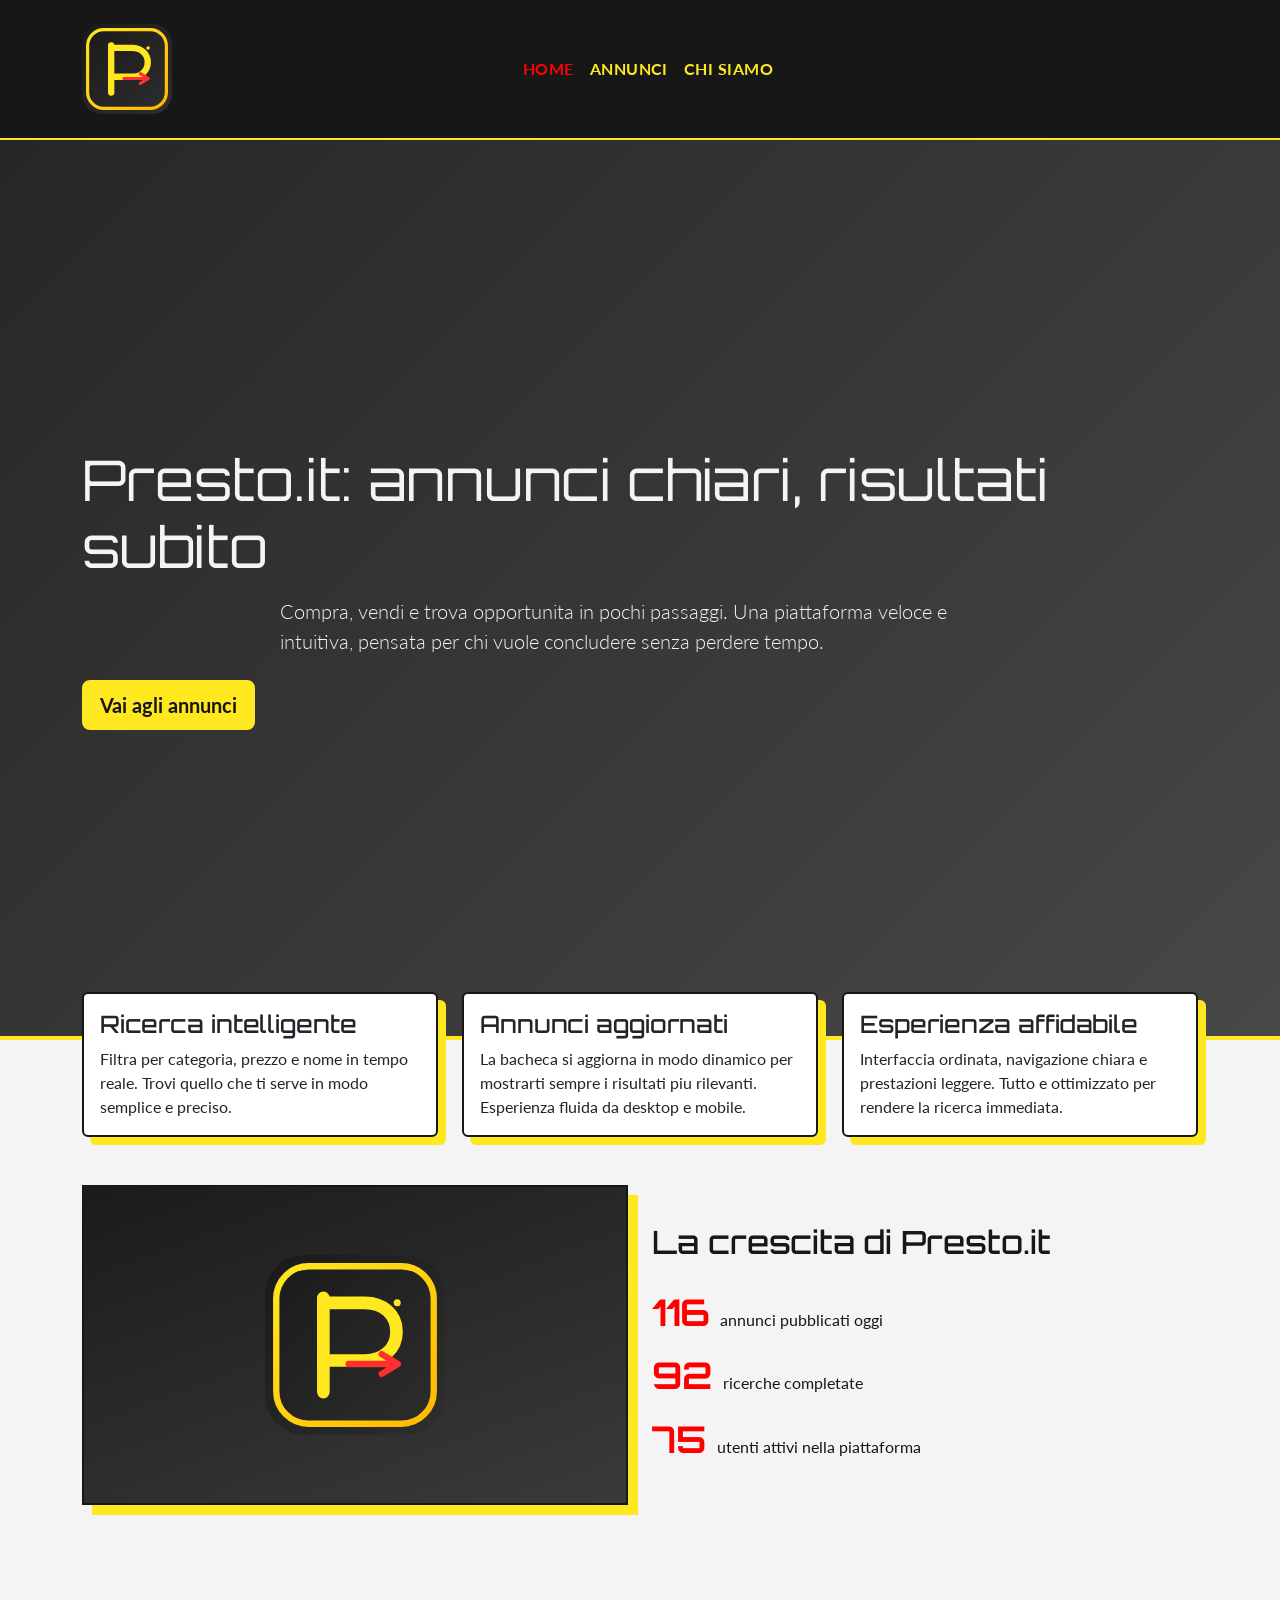
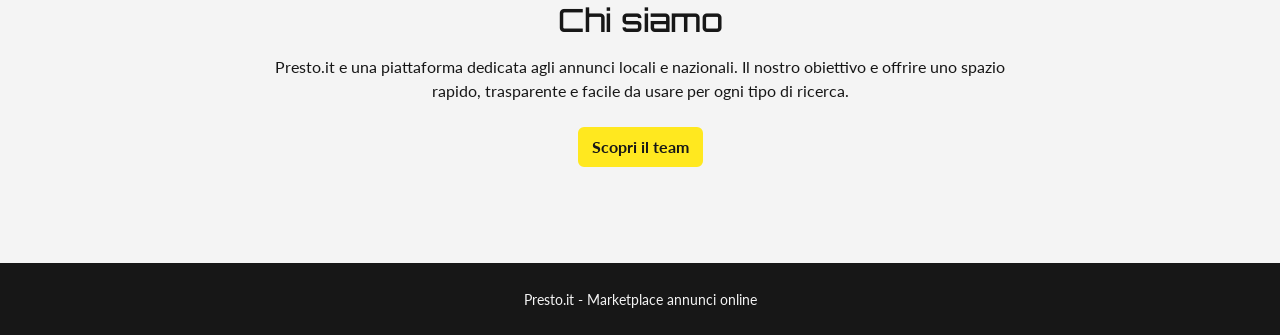
==== commit 515f4c90: "Correzione" ====
--- a/index.html
+++ b/index.html
@@ -14,7 +14,7 @@
     <nav id="navbar" class="navbar navbar-expand-lg bg-black fixed-top">
       <div class="container">
         <a class="navbar-brand" href="./index.html">
-          <img src="./media/logo.svg" alt="Logo Presto" class="logo-navbar" />
+          <img src="./media/logo.svg" alt="Logo Presto.it" class="logo-navbar" />
         </a>
 
         <button class="navbar-toggler" type="button" data-bs-toggle="collapse" data-bs-target="#mainNavbar" aria-controls="mainNavbar" aria-expanded="false" aria-label="Apri menu">
@@ -25,7 +25,7 @@
           <ul class="navbar-nav mx-auto mb-2 mb-lg-0">
             <li class="nav-item"><a class="nav-link active" href="./index.html">Home</a></li>
             <li class="nav-item"><a class="nav-link" href="./annunci.html">Annunci</a></li>
-            <li class="nav-item"><a class="nav-link" href="#chi-siamo">Chi siamo</a></li>
+            <li class="nav-item"><a class="nav-link" href="./aboutUs.html">Chi siamo</a></li>
           </ul>
           <div class="logo-spacer"></div>
         </div>
@@ -34,38 +34,55 @@
 
     <header class="hero-home d-flex align-items-center">
       <div class="container text-center text-md-start">
-        <h1 class="display-4 mb-3">La galassia degli annunci e pronta a decollare</h1>
-        <p class="lead mb-4">Trova quello che cerchi o vendi in pochi click. Presto.it rende tutto semplice.</p>
+          <h1 class="display-4 mb-3">Presto.it: annunci chiari, risultati subito</h1>
+          <p class="lead mb-4">Compra, vendi e trova opportunita in pochi passaggi. Una piattaforma veloce e intuitiva, pensata per chi vuole concludere senza perdere tempo.</p>
         <a class="btn btn-yellow btn-lg" href="./annunci.html">Vai agli annunci</a>
       </div>
     </header>
 
     <main class="py-5">
-      <section class="container">
+      <section class="container floating-features">
         <div class="row g-4">
           <div class="col-12 col-md-4">
             <article class="card card-custom h-100">
               <div class="card-body">
-                <h2 class="h4">Ricerca rapida</h2>
-                <p class="mb-0">Filtra annunci per categoria, prezzo e parola chiave in tempo reale.</p>
+                  <h2 class="h4">Ricerca intelligente</h2>
+                  <p class="mb-0">Filtra per categoria, prezzo e nome in tempo reale. Trovi quello che ti serve in modo semplice e preciso.</p>
               </div>
             </article>
           </div>
           <div class="col-12 col-md-4">
             <article class="card card-custom h-100">
               <div class="card-body">
-                <h2 class="h4">Annunci dinamici</h2>
-                <p class="mb-0">I dati vengono letti da JSON e renderizzati automaticamente via JavaScript.</p>
+                  <h2 class="h4">Annunci aggiornati</h2>
+                  <p class="mb-0">La bacheca si aggiorna in modo dinamico per mostrarti sempre i risultati piu rilevanti. Esperienza fluida da desktop e mobile.</p>
               </div>
             </article>
           </div>
           <div class="col-12 col-md-4">
             <article class="card card-custom h-100">
               <div class="card-body">
-                <h2 class="h4">Esperienza pulita</h2>
-                <p class="mb-0">Design coerente, navbar dinamica allo scroll e struttura ordinata a blocchi.</p>
+                  <h2 class="h4">Esperienza affidabile</h2>
+                  <p class="mb-0">Interfaccia ordinata, navigazione chiara e prestazioni leggere. Tutto e ottimizzato per rendere la ricerca immediata.</p>
               </div>
             </article>
+          </div>
+        </div>
+      </section>
+
+      <section class="container py-5 stats-section">
+        <div class="row align-items-center g-4">
+          <div class="col-12 col-lg-6">
+            <div class="stats-image-panel d-flex align-items-center justify-content-center">
+              <img src="./media/logo.svg" alt="Presto.it" class="stats-logo" />
+            </div>
+          </div>
+
+          <div class="col-12 col-lg-6">
+            <h2 class="mb-4">La crescita di Presto.it</h2>
+            <p class="mb-2"><span id="firstNumber" class="stats-number">0</span> annunci pubblicati oggi</p>
+            <p class="mb-2"><span id="secondNumber" class="stats-number">0</span> ricerche completate</p>
+            <p class="mb-0"><span id="thirdNumber" class="stats-number">0</span> utenti attivi nella piattaforma</p>
           </div>
         </div>
       </section>
@@ -73,15 +90,16 @@
       <section id="chi-siamo" class="container py-5">
         <div class="row justify-content-center">
           <div class="col-12 col-lg-8 text-center">
-            <h2 class="mb-3">Chi siamo</h2>
-            <p class="mb-0">Siamo il team Presto: sviluppiamo un marketplace didattico con Bootstrap, JavaScript e filtri intelligenti sugli annunci.</p>
+              <h2 class="mb-3">Chi siamo</h2>
+              <p class="mb-0">Presto.it e una piattaforma dedicata agli annunci locali e nazionali. Il nostro obiettivo e offrire uno spazio rapido, trasparente e facile da usare per ogni tipo di ricerca.</p>
+              <a class="btn btn-yellow mt-4" href="./aboutUs.html">Scopri il team</a>
           </div>
         </div>
       </section>
     </main>
 
     <footer class="py-4 bg-black text-center text-white">
-      <small>Presto.it - Progetto didattico</small>
+        <small>Presto.it - Marketplace annunci online</small>
     </footer>
 
     <script src="https://cdn.jsdelivr.net/npm/bootstrap@5.3.3/dist/js/bootstrap.bundle.min.js" integrity="sha384-YvpcrYf0tY3lHB60NNkmXc5s9fDVZLESaAA55NDzOxhy9GkcIdslK1eN7N6jIeHz" crossorigin="anonymous"></script>
--- a/style.css
+++ b/style.css
@@ -101,10 +101,16 @@
 
 .hero-home,
 .hero-annunci {
-  min-height: 50vh;
+  min-height: 100vh;
   background: linear-gradient(135deg, rgba(23, 23, 23, 0.93), rgba(23, 23, 23, 0.78));
   color: var(--white);
   border-bottom: 4px solid var(--yellow);
+}
+
+.floating-features {
+  margin-top: -120px;
+  position: relative;
+  z-index: 2;
 }
 
 .hero-home .lead,
@@ -129,6 +135,37 @@
 .card-custom {
   border: 2px solid var(--black);
   box-shadow: 8px 8px 0 var(--yellow);
+  transition: transform 0.35s ease, box-shadow 0.35s ease;
+}
+
+.card-custom:hover {
+  transform: scale(1.04);
+  box-shadow: 8px 8px 0 var(--red);
+}
+
+.stats-section {
+  color: var(--black);
+}
+
+.stats-image-panel {
+  min-height: 320px;
+  border: 2px solid var(--black);
+  box-shadow: 10px 10px 0 var(--yellow);
+  background: linear-gradient(160deg, #1b1b1b, #3a3a3a);
+}
+
+.stats-logo {
+  width: 180px;
+  height: 180px;
+  object-fit: contain;
+}
+
+.stats-number {
+  font-family: "Orbitron", sans-serif;
+  font-size: 2.3rem;
+  font-weight: 700;
+  color: var(--red);
+  margin-right: 0.4rem;
 }
 
 .filter-box {
@@ -136,6 +173,46 @@
   border: 2px solid var(--black);
   padding: 1rem;
   box-shadow: 6px 6px 0 var(--yellow);
+}
+
+.filters-panel .h5 {
+  margin-bottom: 0.85rem;
+}
+
+.filters-accordion .accordion-item {
+  border: 0;
+  background-color: transparent;
+}
+
+.filters-accordion .accordion-button {
+  background-color: var(--black);
+  color: var(--yellow);
+  font-weight: 700;
+  box-shadow: none;
+}
+
+.filters-accordion .accordion-button:not(.collapsed) {
+  background-color: var(--yellow);
+  color: var(--black);
+  box-shadow: none;
+}
+
+.filters-accordion .accordion-button:focus {
+  box-shadow: none;
+}
+
+.filters-accordion .accordion-button::after {
+  filter: grayscale(1) brightness(2.2);
+}
+
+.filters-accordion .accordion-button:not(.collapsed)::after {
+  filter: grayscale(1) brightness(0.2);
+}
+
+.filters-accordion .accordion-body {
+  background-color: #fff;
+  border: 2px solid var(--black);
+  border-top: 0;
 }
 
 .form-check-input:checked {
@@ -184,6 +261,115 @@
   background-color: #fff;
 }
 
+.team-circle {
+  width: 320px;
+  height: 320px;
+  border: 3px solid var(--yellow);
+  border-radius: 50%;
+  position: relative;
+  display: flex;
+  justify-content: center;
+  align-items: center;
+  background: radial-gradient(circle, rgba(255, 232, 31, 0.12) 0%, rgba(23, 23, 23, 0.9) 70%);
+}
+
+.circle-opener {
+  width: 84px;
+  height: 84px;
+  border-radius: 50%;
+  border: 2px solid var(--red);
+  background-color: var(--black);
+  color: var(--yellow);
+  font-size: 2rem;
+  line-height: 1;
+  cursor: pointer;
+  display: flex;
+  align-items: center;
+  justify-content: center;
+  z-index: 3;
+}
+
+.opener-icon {
+  display: inline-block;
+  transition: transform 0.4s ease;
+}
+
+.opener-icon.is-open {
+  transform: rotate(45deg);
+}
+
+.team-member-node {
+  width: 72px;
+  height: 72px;
+  border-radius: 50%;
+  border: 2px solid var(--yellow);
+  position: absolute;
+  top: 50%;
+  left: 50%;
+  transform: translate(-50%, -50%);
+  transition: transform 0.45s ease, border-color 0.3s ease, box-shadow 0.3s ease;
+  background-position: center;
+  background-size: cover;
+  background-repeat: no-repeat;
+  cursor: pointer;
+  z-index: 2;
+}
+
+.team-member-node:hover,
+.team-member-node.is-active {
+  border-color: var(--red);
+  box-shadow: 0 0 0 3px rgba(255, 232, 31, 0.35);
+}
+
+.team-flip-card {
+  width: 290px;
+  height: 390px;
+  perspective: 900px;
+}
+
+.team-flip-inner {
+  width: 100%;
+  height: 100%;
+  position: relative;
+  transition: transform 0.55s ease;
+  transform-style: preserve-3d;
+}
+
+.team-flip-card:hover .team-flip-inner {
+  transform: rotateY(180deg);
+}
+
+.team-flip-front,
+.team-flip-back {
+  width: 100%;
+  height: 100%;
+  border: 2px solid var(--black);
+  border-radius: 18px;
+  position: absolute;
+  top: 0;
+  left: 0;
+  backface-visibility: hidden;
+}
+
+.team-flip-front {
+  background-color: #d7d7d7;
+  background-position: center;
+  background-size: cover;
+  background-repeat: no-repeat;
+  box-shadow: 8px 8px 0 var(--yellow);
+}
+
+.team-flip-back {
+  transform: rotateY(180deg);
+  background-color: #fff;
+  padding: 1rem;
+  display: flex;
+  flex-direction: column;
+  justify-content: center;
+  text-align: center;
+  box-shadow: 8px 8px 0 var(--yellow);
+}
+
 @media (max-width: 991px) {
   body {
     padding-top: 110px;
@@ -207,4 +393,25 @@
   .hero-annunci {
     min-height: 40vh;
   }
-}
+
+  .floating-features {
+    margin-top: 0;
+  }
+
+  .team-flip-card {
+    width: 260px;
+    height: 350px;
+  }
+}
+
+@media (max-width: 575px) {
+  .team-circle {
+    width: 280px;
+    height: 280px;
+  }
+
+  .team-member-node {
+    width: 62px;
+    height: 62px;
+  }
+}
